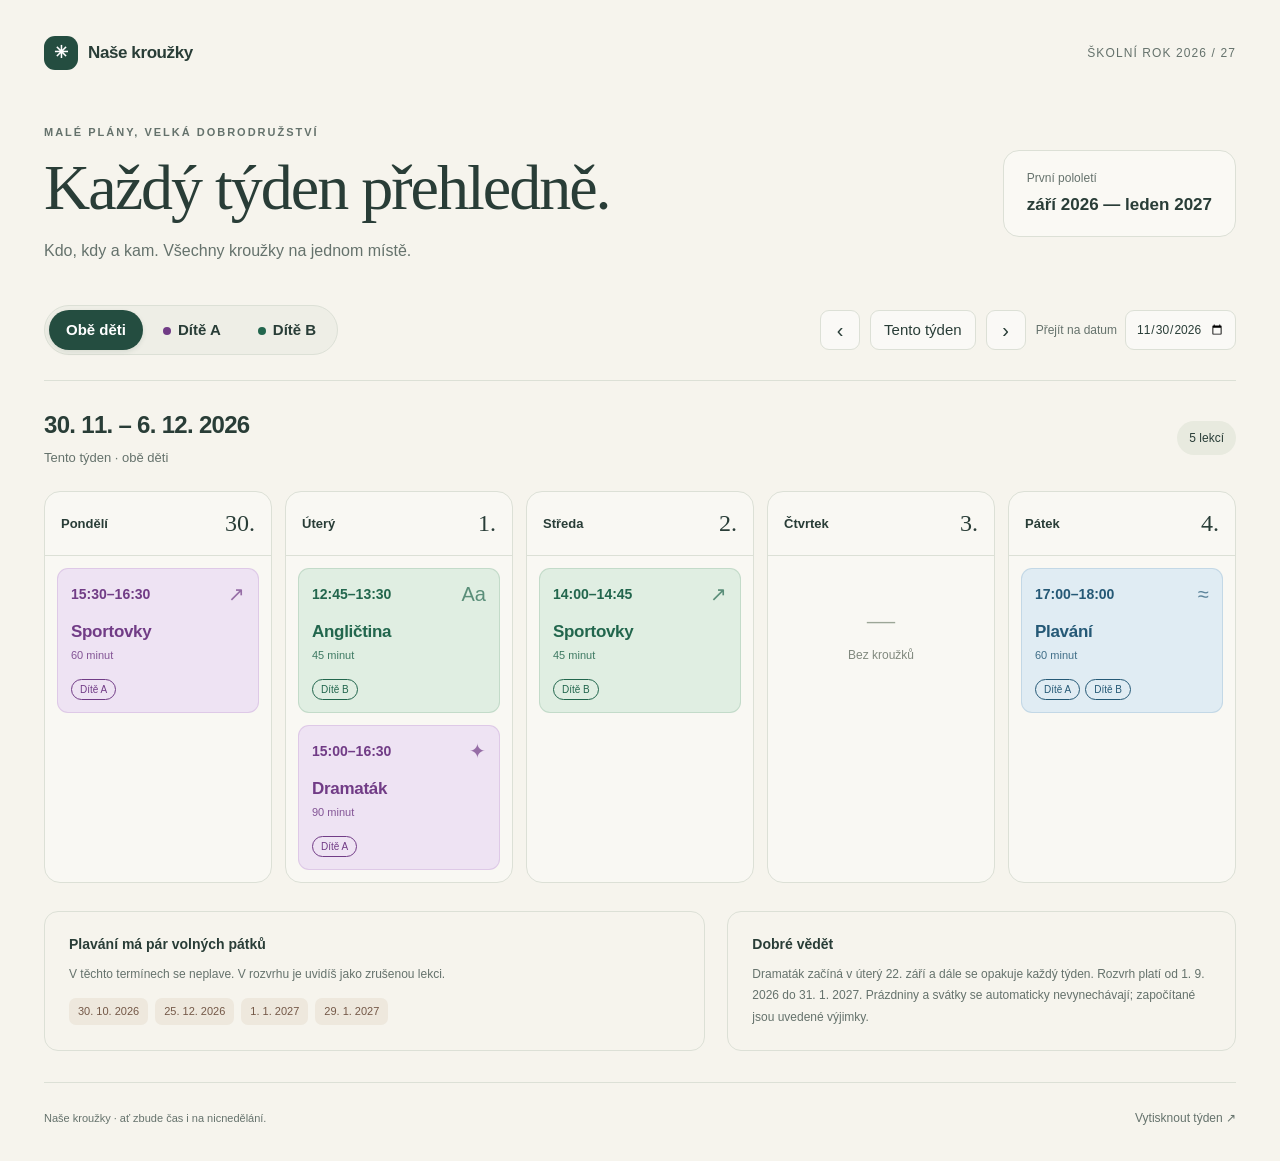
==== index.html @ beafc0be "Přidat rodinný rozvrh kroužků" ====
<!doctype html>
<html lang="cs">
<head>
  <meta charset="utf-8">
  <meta name="viewport" content="width=device-width, initial-scale=1">
  <meta name="theme-color" content="#f6f4ed">
  <meta name="description" content="Rodinný rozvrh dětských kroužků pro první pololetí školního roku 2026/2027.">
  <title>Naše kroužky · 2026/27</title>
  <style>
    :root{--paper:#f6f4ed;--ink:#293d37;--muted:#65726c;--line:#dce0d6;--green:#244d40;--a:#713c86;--b:#22664d;--both:#255976}
    *{box-sizing:border-box}body{margin:0;background:var(--paper);color:var(--ink);font:15px/1.5 "Segoe UI",Arial,sans-serif}button,input,select{font:inherit}button{cursor:pointer}button:disabled{cursor:default;opacity:.35}button:focus-visible,input:focus-visible,summary:focus-visible{outline:3px solid #c38932;outline-offset:4px}button{transition:background .15s,transform .15s}button:hover:not(:disabled){filter:brightness(.96)}main{max-width:1320px;margin:auto;padding:36px 44px 26px}.brand{display:flex;align-items:center;gap:10px;font-weight:750;font-size:17px;letter-spacing:-.4px}.brand-icon{background:var(--green);color:#fff;border-radius:11px;width:34px;height:34px;display:grid;place-items:center}.topbar{display:flex;justify-content:space-between;align-items:center}.school{font-size:12px;letter-spacing:1.1px;text-transform:uppercase;color:var(--muted)}.hero{display:flex;align-items:center;justify-content:space-between;padding:54px 0 42px;gap:24px}.eyebrow{color:var(--muted);font-size:11px;text-transform:uppercase;letter-spacing:2px;font-weight:700;margin:0 0 12px}h1{font:normal clamp(40px,5vw,65px)/1.1 Georgia,serif;letter-spacing:-2px;margin:0 0 16px}.intro{color:var(--muted);margin:0;font-size:16px}.period{border:1px solid var(--line);padding:18px 23px;border-radius:16px;min-width:198px;background:#ffffff60}.period span{display:block;color:var(--muted);font-size:12px;margin-bottom:5px}.period strong{font-size:17px;font-weight:600}.toolbar{display:flex;align-items:center;justify-content:space-between;gap:16px;margin-bottom:25px;flex-wrap:wrap}.filters{display:flex;border:1px solid var(--line);border-radius:99px;padding:4px;gap:3px;background:#eeeee6}.filter{border:0;background:transparent;padding:9px 17px;border-radius:99px;color:var(--ink);font-weight:600}.filter[aria-pressed="true"]{background:var(--green);color:white;box-shadow:0 2px 5px #183d241a}.dot{display:inline-block;width:8px;height:8px;border-radius:50%;margin-right:7px;background:currentColor}.purple{color:var(--a)}.jade{color:var(--b)}.filter[aria-pressed="true"] .dot{color:#e5d5ee}.filter[data-child="B"][aria-pressed="true"] .dot{color:#b7e3ca}.controls{display:flex;gap:10px;align-items:center}.plain,.arrow{border:1px solid var(--line);background:#ffffff80;color:var(--ink);border-radius:9px;height:40px;padding:0 13px}.arrow{width:40px;font-size:20px;padding:0}.date-label{display:flex;gap:8px;align-items:center;color:var(--muted);font-size:12px}.date-label input{border:1px solid var(--line);border-radius:9px;padding:8px 10px;background:#ffffff80;color:var(--ink);height:40px}.week-heading{border-top:1px solid var(--line);padding:26px 0 23px;display:flex;justify-content:space-between;align-items:center;gap:12px}h2{font-size:24px;letter-spacing:-.7px;font-weight:600;margin:0}.week-heading p{margin:5px 0 0;color:var(--muted);font-size:13px}.counter{font-size:12px;background:#e8eadf;padding:8px 12px;border-radius:99px;white-space:nowrap}.week{display:grid;grid-template-columns:repeat(5,minmax(0,1fr));gap:13px}.day{border:1px solid var(--line);border-radius:16px;background:#ffffff55;min-height:319px;overflow:hidden}.day.today{border-color:#547866;box-shadow:0 0 0 1px #547866}.day-header{display:flex;justify-content:space-between;align-items:center;padding:17px 16px;border-bottom:1px solid var(--line);gap:6px}.weekday{font-size:13px;font-weight:600;margin:0}.day-date{font-size:24px;font-family:Georgia,serif;line-height:1.2}.day.today .day-date{color:var(--green)}.today-label{font-size:9px;text-transform:uppercase;letter-spacing:1px;margin-left:5px}.events{padding:12px;display:grid;gap:12px}.event{padding:15px 13px 12px;border-radius:11px;position:relative;border:1px solid #b990cc50;background:#eee3f3;color:var(--a)}.event.child-b{background:#e0eee2;border-color:#83ae9350;color:var(--b)}.event.shared{background:#e0ecf3;border-color:#84adc950;color:var(--both)}.event-top{display:flex;align-items:center;justify-content:space-between;gap:4px}.time{font-weight:700;font-size:14px;white-space:nowrap}.activity-icon{font-size:20px;line-height:1;opacity:.7}.event h3{font-size:17px;letter-spacing:-.3px;margin:14px 0 3px}.duration{font-size:11px;opacity:.85}.kids{display:flex;gap:5px;margin-top:15px;flex-wrap:wrap}.kid{font-size:10px;border:1px solid currentColor;border-radius:99px;padding:2px 8px}.event.cancelled{background:#eeece8;color:#6f6b64;border:1px dashed #aaa59b}.cancelled h3,.cancelled .time{text-decoration:line-through}.cancelled-label{display:block;font-size:11px;font-weight:700;margin-top:7px;color:#92553c}.empty{color:#81897e;text-align:center;font-size:12px;padding:36px 5px}.empty-mark{display:block;font:28px Georgia,serif;margin-bottom:10px;color:#9ca697}.lower{display:grid;grid-template-columns:1.3fr 1fr;gap:22px;margin-top:28px}.note{padding:22px 24px;border:1px solid var(--line);border-radius:14px}.note h3{font-size:14px;margin:0 0 9px;font-weight:650}.note p{font-size:12px;color:var(--muted);margin:0;line-height:1.8}.exception-dates{display:flex;flex-wrap:wrap;gap:7px;margin-top:13px}.exception-date{font-size:11px;color:#745847;background:#eee8dd;border-radius:7px;padding:5px 9px}footer{display:flex;justify-content:space-between;align-items:center;gap:15px;margin-top:31px;padding-top:18px;border-top:1px solid var(--line);color:var(--muted);font-size:11px}.print{border:0;background:none;color:var(--muted);font-size:12px;padding:8px 0}noscript{display:block;padding:20px;background:#fff0ce}.sr-only{position:absolute;width:1px;height:1px;padding:0;margin:-1px;overflow:hidden;clip:rect(0,0,0,0);white-space:nowrap;border:0}
    @media(max-width:1050px){main{padding:28px 25px}.week{gap:8px}.day-header{padding:14px 11px}.events{padding:8px}.event{padding:13px 9px}.time{font-size:12px}.activity-icon{font-size:16px}.event h3{font-size:16px}.controls{flex-wrap:wrap}.hero{padding:39px 0 31px}}
    @media(max-width:760px){main{padding:23px 18px}.school{font-size:9px;letter-spacing:.5px}.brand{font-size:15px}.hero{padding:35px 0 25px;display:block}h1{font-size:45px;letter-spacing:-1.8px}.intro{font-size:14px}.period{display:flex;gap:10px;align-items:center;margin-top:20px;border:0;border-radius:0;border-left:3px solid #b6c5b4;padding:2px 0 2px 12px;background:none}.period span{margin:0}.period strong{font-size:13px}.toolbar{gap:15px;margin-bottom:19px}.filters{width:100%;justify-content:space-between}.filter{padding:9px 14px;flex:1}.controls{width:100%;gap:7px}.date-label{margin-left:auto}.date-label>span{display:none}.date-label input{width:135px;font-size:12px}.plain{font-size:12px;padding:0 9px}.arrow{width:35px}.week-heading{padding:20px 0 18px}h2{font-size:21px}.counter{font-size:10px;padding:7px 9px}.week{grid-template-columns:1fr;gap:12px}.day{min-height:0}.day-header{padding:13px 16px}.weekday{font-size:14px}.day-date{font-size:22px}.events{padding:12px;grid-template-columns:repeat(auto-fit,minmax(140px,1fr))}.event{padding:15px}.event h3{margin-top:12px;font-size:19px}.time{font-size:15px}.activity-icon{font-size:20px}.empty{padding:8px 0}.empty-mark{display:inline;margin-right:10px;font-size:19px}.lower{grid-template-columns:1fr;gap:12px;margin-top:20px}.note{padding:18px 20px}footer{font-size:10px;margin-top:24px}}
    @media print{@page{size:A4 landscape;margin:12mm}body{background:white}main{max-width:none;padding:0}.hero{padding:20px 0}.toolbar,.print,.date-label{display:none}.week{grid-template-columns:repeat(5,minmax(0,1fr))}.day{min-height:260px;break-inside:avoid}.events{display:grid;grid-template-columns:1fr}.event{-webkit-print-color-adjust:exact;print-color-adjust:exact}.lower{grid-template-columns:1fr 1fr;margin-top:20px}.note{padding:14px}.day-header{padding:12px}.time{font-size:12px}h1{font-size:36px}.period{display:block}footer{margin-top:20px}}
  </style>
</head>
<body>
<main>
  <header class="topbar"><div class="brand"><span class="brand-icon" aria-hidden="true">✳</span> Naše kroužky</div><span class="school">Školní rok 2026 / 27</span></header>
  <section class="hero" aria-labelledby="title"><div><p class="eyebrow">Malé plány, velká dobrodružství</p><h1 id="title">Každý týden přehledně.</h1><p class="intro">Kdo, kdy a kam. Všechny kroužky na jednom místě.</p></div><div class="period"><span>První pololetí</span><strong>září 2026 — leden 2027</strong></div></section>
  <noscript>Pro přepínání týdnů povol JavaScript. Pravidelně: pondělí Sportovky 15:30–16:30 (A); úterý Angličtina 12:45–13:30 (B), Dramaták od 22. 9. 15:00–16:30 (A); středa Sportovky 14:00–14:45 (B); pátek Plavání 17:00–18:00 (A i B). Výjimky plavání najdeš níže.</noscript>
  <nav class="toolbar" aria-label="Ovládání rozvrhu"><div class="filters" role="group" aria-label="Výběr dítěte"><button class="filter" data-child="all" aria-pressed="true">Obě děti</button><button class="filter" data-child="A" aria-pressed="false"><span class="dot purple" aria-hidden="true"></span>Dítě A</button><button class="filter" data-child="B" aria-pressed="false"><span class="dot jade" aria-hidden="true"></span>Dítě B</button></div><div class="controls"><button id="prev" class="arrow" aria-label="Předchozí týden">‹</button><button id="today" class="plain">Tento týden</button><button id="next" class="arrow" aria-label="Následující týden">›</button><label class="date-label"><span>Přejít na datum</span><input id="date" type="date" min="2026-09-01" max="2027-01-31" aria-label="Přejít na datum"></label></div></nav>
  <section aria-label="Týdenní rozvrh"><div class="week-heading"><div><h2 id="week-title"></h2><p id="week-subtitle"></p></div><span class="counter" id="count"></span></div><div id="week" class="week"></div><p id="announcement" class="sr-only" role="status" aria-live="polite"></p></section>
  <section class="lower" aria-label="Poznámky k rozvrhu"><div class="note"><h3>Plavání má pár volných pátků</h3><p>V těchto termínech se neplave. V rozvrhu je uvidíš jako zrušenou lekci.</p><div class="exception-dates"><span class="exception-date">30. 10. 2026</span><span class="exception-date">25. 12. 2026</span><span class="exception-date">1. 1. 2027</span><span class="exception-date">29. 1. 2027</span></div></div><div class="note"><h3>Dobré vědět</h3><p>Dramaták začíná v úterý 22. září a dále se opakuje každý týden. Rozvrh platí od 1. 9. 2026 do 31. 1. 2027. Prázdniny a svátky se automaticky nevynechávají; započítané jsou uvedené výjimky.</p></div></section>
  <footer><span>Naše kroužky · ať zbude čas i na nicnedělání.</span><button class="print" id="print">Vytisknout týden ↗</button></footer>
</main>
<script id="schedule-model">
// Zde lze upravit děti, časy, první lekci a výjimky. Datum vždy RRRR-MM-DD.
const PERIOD = { start: '2026-09-01', end: '2027-01-31' };
const ACTIVITIES = [
  { name: 'Sportovky', day: 1, start: '15:30', end: '16:30', children: ['A'], icon: '↗' },
  { name: 'Angličtina', day: 2, start: '12:45', end: '13:30', children: ['B'], icon: 'Aa' },
  { name: 'Dramaták', day: 2, start: '15:00', end: '16:30', children: ['A'], first: '2026-09-22', icon: '✦' },
  { name: 'Sportovky', day: 3, start: '14:00', end: '14:45', children: ['B'], icon: '↗' },
  { name: 'Plavání', day: 5, start: '17:00', end: '18:00', children: ['A', 'B'], icon: '≈', except: ['2026-10-30', '2026-12-25', '2027-01-01', '2027-01-29'] }
];
function parseDate(value) { const [y,m,d] = value.split('-').map(Number); return new Date(y,m-1,d,12); }
function iso(date) { return `${date.getFullYear()}-${String(date.getMonth()+1).padStart(2,'0')}-${String(date.getDate()).padStart(2,'0')}`; }
function addDays(date, days) { const copy = new Date(date); copy.setDate(copy.getDate()+days); return copy; }
function mondayOf(date) { return addDays(date,-((date.getDay()+6)%7)); }
function eventsOn(date, child = 'all') {
  if (date < PERIOD.start || date > PERIOD.end) return [];
  const day = parseDate(date).getDay();
  return ACTIVITIES.filter(a => a.day === day && date >= (a.first || PERIOD.start) && (child === 'all' || a.children.includes(child)))
    .map(a => ({ ...a, cancelled: (a.except || []).includes(date) })).sort((a,b) => a.start.localeCompare(b.start));
}
</script>
<script>
const $ = id => document.getElementById(id);
const DAYS = ['Pondělí','Úterý','Středa','Čtvrtek','Pátek'];
const todayKey = new Intl.DateTimeFormat('sv-SE', { timeZone: 'Europe/Prague' }).format(new Date());
const clampedToday = todayKey < PERIOD.start ? PERIOD.start : todayKey > PERIOD.end ? PERIOD.end : todayKey;
const firstWeek = mondayOf(parseDate(PERIOD.start));
const lastWeek = mondayOf(parseDate(PERIOD.end));
let selectedWeek = mondayOf(parseDate(clampedToday));
let childFilter = 'all';
function shortDate(date) { return `${date.getDate()}. ${date.getMonth()+1}.`; }
function minutes(time) { const [h,m] = time.split(':').map(Number); return h*60+m; }
function element(tag, className, content) { const el = document.createElement(tag); if(className) el.className = className; if(content !== undefined) el.textContent = content; return el; }
function render() {
  const sunday = addDays(selectedWeek,6);
  const yearPrefix = selectedWeek.getFullYear() !== sunday.getFullYear() ? ` ${selectedWeek.getFullYear()}` : '';
  const title = `${shortDate(selectedWeek)}${yearPrefix} – ${shortDate(sunday)} ${sunday.getFullYear()}`;
  $('week-title').textContent = title;
  const current = iso(mondayOf(parseDate(todayKey))) === iso(selectedWeek);
  $('week-subtitle').textContent = `${current ? 'Tento týden' : 'Týdenní rozvrh'} · ${childFilter === 'all' ? 'obě děti' : 'dítě '+childFilter}`;
  $('prev').disabled = selectedWeek <= firstWeek;
  $('next').disabled = selectedWeek >= lastWeek;
  $('today').textContent = todayKey < PERIOD.start ? 'Začátek období' : todayKey > PERIOD.end ? 'Konec období' : 'Tento týden';
  const selectedKey = iso(selectedWeek);
  $('date').value = selectedKey < PERIOD.start ? PERIOD.start : selectedKey;
  $('week').replaceChildren();
  let count = 0, cancellations = 0;
  DAYS.forEach((name, i) => {
    const date = addDays(selectedWeek,i), key = iso(date), isToday = key === todayKey;
    const day = element('section','day'+(isToday ? ' today' : ''));
    day.setAttribute('aria-label', `${name} ${shortDate(date)} ${date.getFullYear()}`);
    const header = element('div','day-header');
    const weekday = element('h3','weekday',name);
    if (isToday) weekday.append(element('span','today-label','dnes'));
    header.append(weekday,element('span','day-date',`${date.getDate()}.`));
    const events = element('div','events');
    const list = eventsOn(key,childFilter);
    list.forEach(a => {
      a.cancelled ? cancellations++ : count++;
      const card = element('article','event '+(a.children.length > 1 ? 'shared' : a.children[0] === 'B' ? 'child-b' : 'child-a')+(a.cancelled ? ' cancelled' : ''));
      const top = element('div','event-top');
      const icon = element('span','activity-icon',a.icon); icon.setAttribute('aria-hidden','true');
      top.append(element('span','time',`${a.start}–${a.end}`),icon);
      card.append(top,element('h3','',a.name),element('div','duration',`${minutes(a.end)-minutes(a.start)} minut`));
      if(a.cancelled) card.append(element('span','cancelled-label','Lekce se nekoná'));
      const kids = element('div','kids');
      a.children.forEach(c => kids.append(element('span','kid','Dítě '+c)));
      card.append(kids); events.append(card);
    });
    if(!list.length) { const empty = element('div','empty'); const mark = element('span','empty-mark','—'); mark.setAttribute('aria-hidden','true'); empty.append(mark,document.createTextNode(key < PERIOD.start || key > PERIOD.end ? 'Mimo období' : 'Bez kroužků')); events.append(empty); }
    day.append(header,events); $('week').append(day);
  });
  const inflected = count === 1 ? 'lekce' : count >= 2 && count <= 4 ? 'lekce' : 'lekcí';
  $('count').textContent = `${count} ${inflected}${cancellations ? ' · '+cancellations+' zrušená' : ''}`;
  $('announcement').textContent = `${title}, ${$('week-subtitle').textContent}, ${$('count').textContent}`;
}
$('prev').addEventListener('click',() => { if(selectedWeek > firstWeek) { selectedWeek = addDays(selectedWeek,-7); render(); } });
$('next').addEventListener('click',() => { if(selectedWeek < lastWeek) { selectedWeek = addDays(selectedWeek,7); render(); } });
$('today').addEventListener('click',() => { selectedWeek = mondayOf(parseDate(clampedToday)); render(); });
$('date').addEventListener('change',event => { const value = event.target.value; if(!value || !event.target.validity.valid || value < PERIOD.start || value > PERIOD.end) return; selectedWeek = mondayOf(parseDate(value)); render(); });
document.querySelectorAll('[data-child]').forEach(button => button.addEventListener('click',() => { childFilter = button.dataset.child; document.querySelectorAll('[data-child]').forEach(b => b.setAttribute('aria-pressed',String(b === button))); render(); }));
$('print').addEventListener('click',() => window.print());
render();
</script>
</body>
</html>
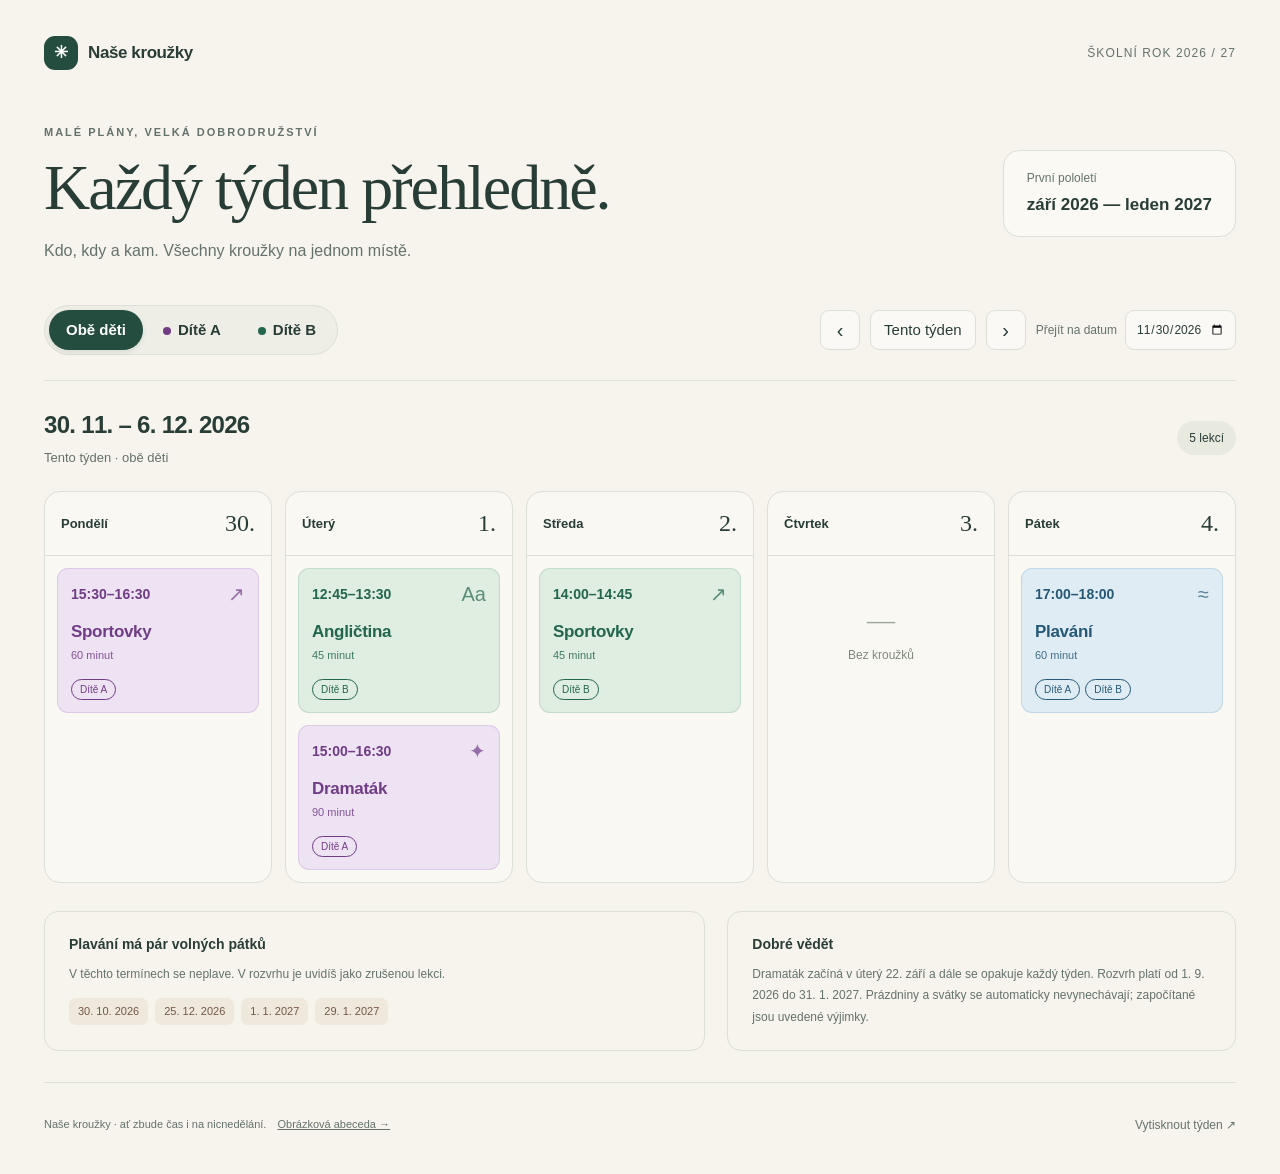
==== commit c075d704: "Add illustrated Czech alphabet for tablets" ====
--- a/index.html
+++ b/index.html
@@ -22,7 +22,7 @@
   <nav class="toolbar" aria-label="Ovládání rozvrhu"><div class="filters" role="group" aria-label="Výběr dítěte"><button class="filter" data-child="all" aria-pressed="true">Obě děti</button><button class="filter" data-child="A" aria-pressed="false"><span class="dot purple" aria-hidden="true"></span>Dítě A</button><button class="filter" data-child="B" aria-pressed="false"><span class="dot jade" aria-hidden="true"></span>Dítě B</button></div><div class="controls"><button id="prev" class="arrow" aria-label="Předchozí týden">‹</button><button id="today" class="plain">Tento týden</button><button id="next" class="arrow" aria-label="Následující týden">›</button><label class="date-label"><span>Přejít na datum</span><input id="date" type="date" min="2026-09-01" max="2027-01-31" aria-label="Přejít na datum"></label></div></nav>
   <section aria-label="Týdenní rozvrh"><div class="week-heading"><div><h2 id="week-title"></h2><p id="week-subtitle"></p></div><span class="counter" id="count"></span></div><div id="week" class="week"></div><p id="announcement" class="sr-only" role="status" aria-live="polite"></p></section>
   <section class="lower" aria-label="Poznámky k rozvrhu"><div class="note"><h3>Plavání má pár volných pátků</h3><p>V těchto termínech se neplave. V rozvrhu je uvidíš jako zrušenou lekci.</p><div class="exception-dates"><span class="exception-date">30. 10. 2026</span><span class="exception-date">25. 12. 2026</span><span class="exception-date">1. 1. 2027</span><span class="exception-date">29. 1. 2027</span></div></div><div class="note"><h3>Dobré vědět</h3><p>Dramaták začíná v úterý 22. září a dále se opakuje každý týden. Rozvrh platí od 1. 9. 2026 do 31. 1. 2027. Prázdniny a svátky se automaticky nevynechávají; započítané jsou uvedené výjimky.</p></div></section>
-  <footer><span>Naše kroužky · ať zbude čas i na nicnedělání.</span><button class="print" id="print">Vytisknout týden ↗</button></footer>
+  <footer><span>Naše kroužky · ať zbude čas i na nicnedělání. <a href="abeceda/" style="color:inherit;display:inline-block;padding:15px 8px">Obrázková abeceda →</a></span><button class="print" id="print">Vytisknout týden ↗</button></footer>
 </main>
 <script id="schedule-model">
 // Zde lze upravit děti, časy, první lekci a výjimky. Datum vždy RRRR-MM-DD.
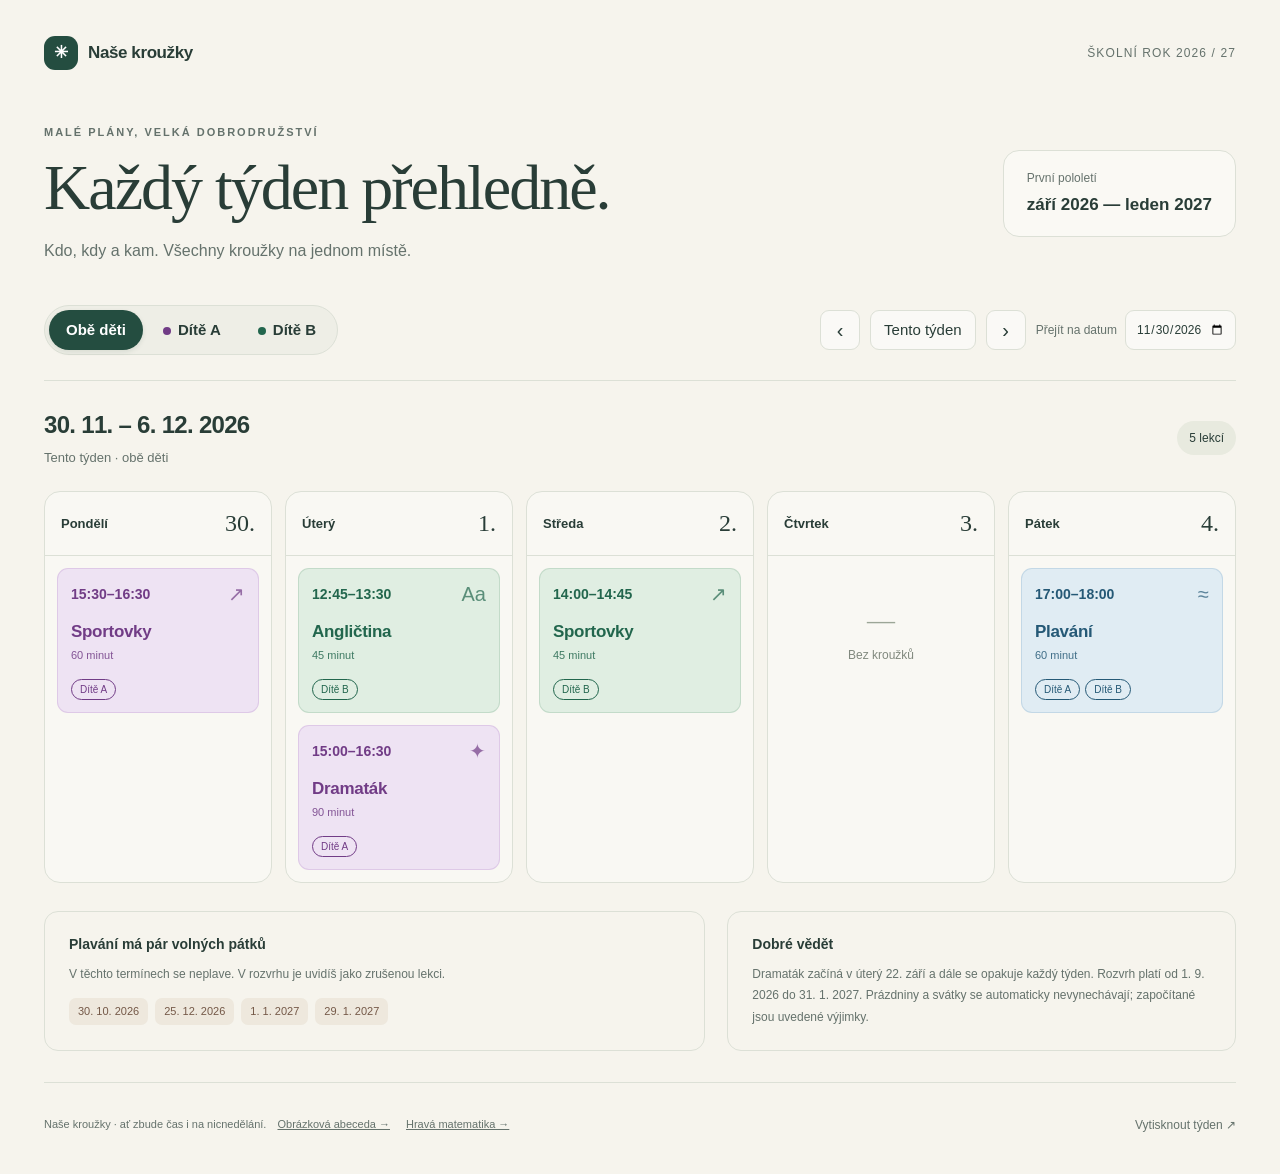
==== commit b711be7f: "Add interactive Czech mathematics exercises for children" ====
--- a/index.html
+++ b/index.html
@@ -22,7 +22,7 @@
   <nav class="toolbar" aria-label="Ovládání rozvrhu"><div class="filters" role="group" aria-label="Výběr dítěte"><button class="filter" data-child="all" aria-pressed="true">Obě děti</button><button class="filter" data-child="A" aria-pressed="false"><span class="dot purple" aria-hidden="true"></span>Dítě A</button><button class="filter" data-child="B" aria-pressed="false"><span class="dot jade" aria-hidden="true"></span>Dítě B</button></div><div class="controls"><button id="prev" class="arrow" aria-label="Předchozí týden">‹</button><button id="today" class="plain">Tento týden</button><button id="next" class="arrow" aria-label="Následující týden">›</button><label class="date-label"><span>Přejít na datum</span><input id="date" type="date" min="2026-09-01" max="2027-01-31" aria-label="Přejít na datum"></label></div></nav>
   <section aria-label="Týdenní rozvrh"><div class="week-heading"><div><h2 id="week-title"></h2><p id="week-subtitle"></p></div><span class="counter" id="count"></span></div><div id="week" class="week"></div><p id="announcement" class="sr-only" role="status" aria-live="polite"></p></section>
   <section class="lower" aria-label="Poznámky k rozvrhu"><div class="note"><h3>Plavání má pár volných pátků</h3><p>V těchto termínech se neplave. V rozvrhu je uvidíš jako zrušenou lekci.</p><div class="exception-dates"><span class="exception-date">30. 10. 2026</span><span class="exception-date">25. 12. 2026</span><span class="exception-date">1. 1. 2027</span><span class="exception-date">29. 1. 2027</span></div></div><div class="note"><h3>Dobré vědět</h3><p>Dramaták začíná v úterý 22. září a dále se opakuje každý týden. Rozvrh platí od 1. 9. 2026 do 31. 1. 2027. Prázdniny a svátky se automaticky nevynechávají; započítané jsou uvedené výjimky.</p></div></section>
-  <footer><span>Naše kroužky · ať zbude čas i na nicnedělání. <a href="abeceda/" style="color:inherit;display:inline-block;padding:15px 8px">Obrázková abeceda →</a></span><button class="print" id="print">Vytisknout týden ↗</button></footer>
+  <footer><span>Naše kroužky · ať zbude čas i na nicnedělání. <a href="abeceda/index.html" style="color:inherit;display:inline-block;padding:15px 8px">Obrázková abeceda →</a><a href="matematika/index.html" style="color:inherit;display:inline-block;padding:15px 8px">Hravá matematika →</a></span><button class="print" id="print">Vytisknout týden ↗</button></footer>
 </main>
 <script id="schedule-model">
 // Zde lze upravit děti, časy, první lekci a výjimky. Datum vždy RRRR-MM-DD.
